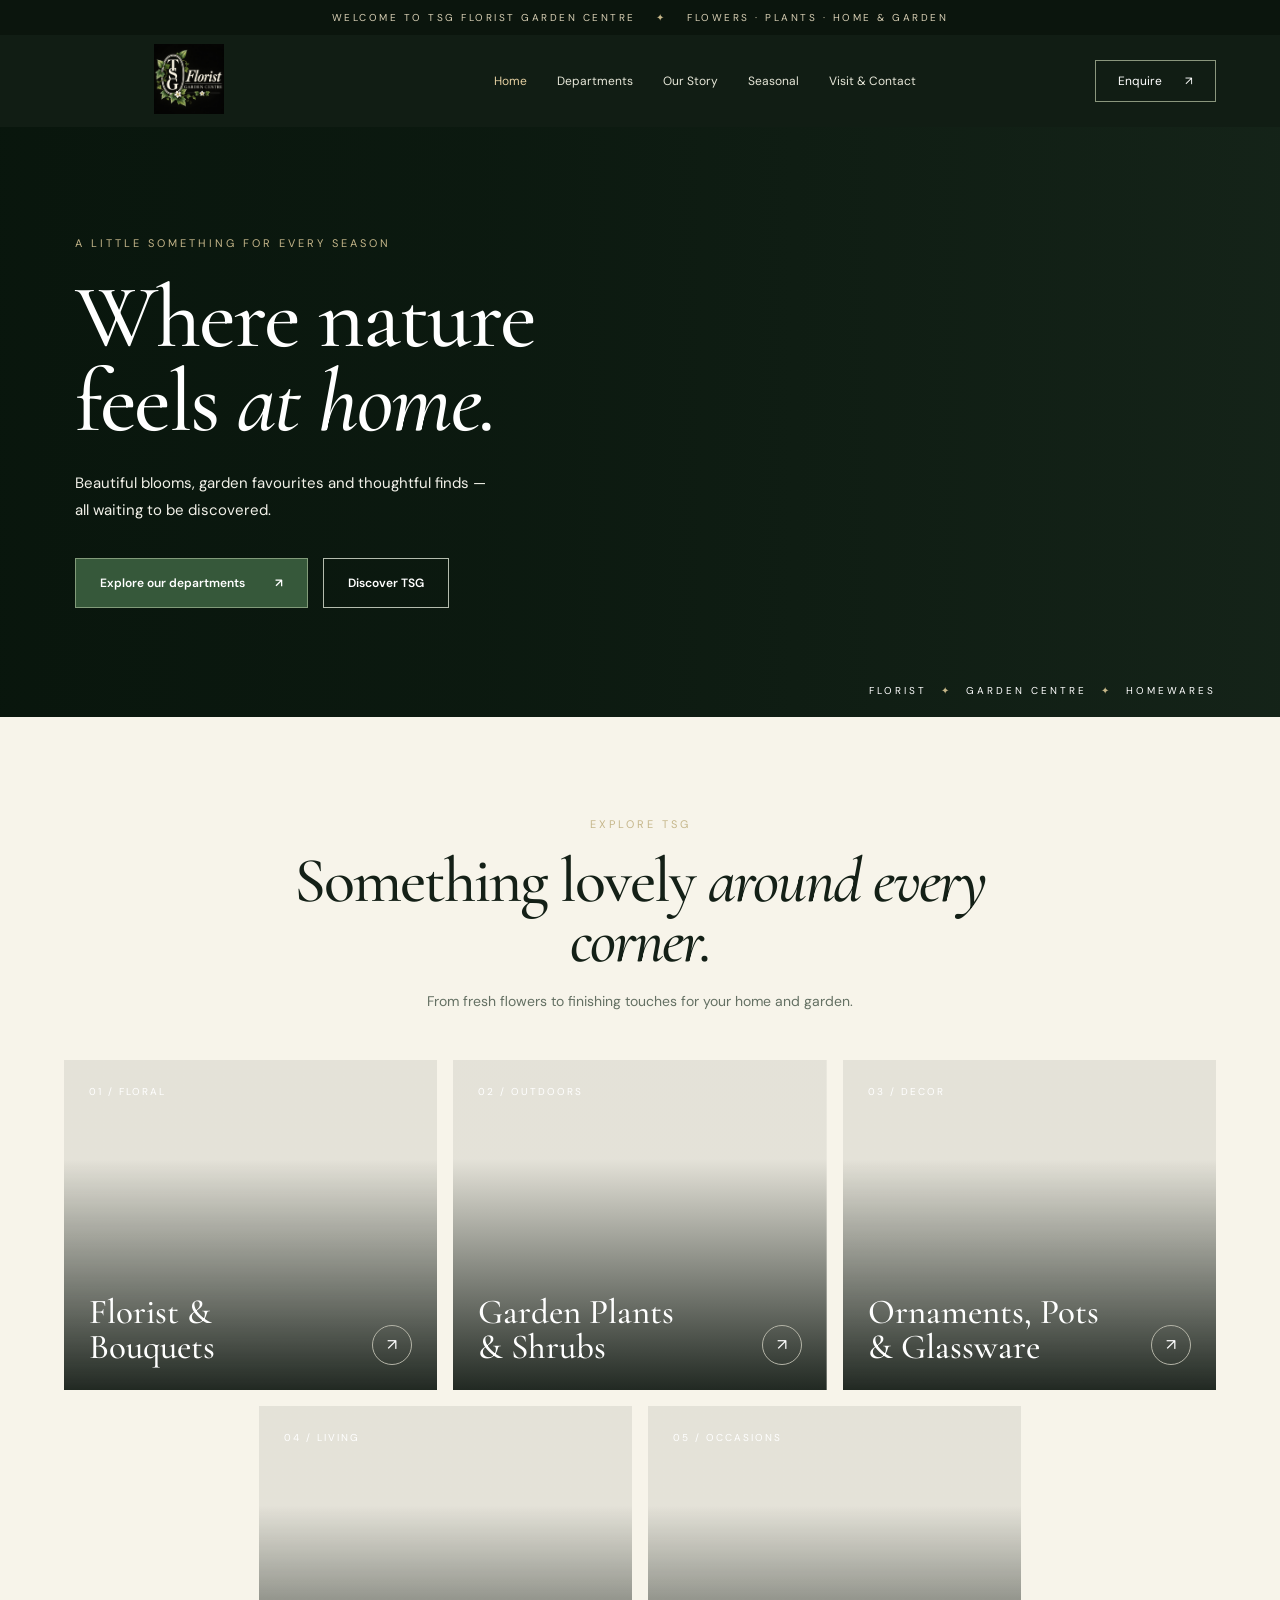
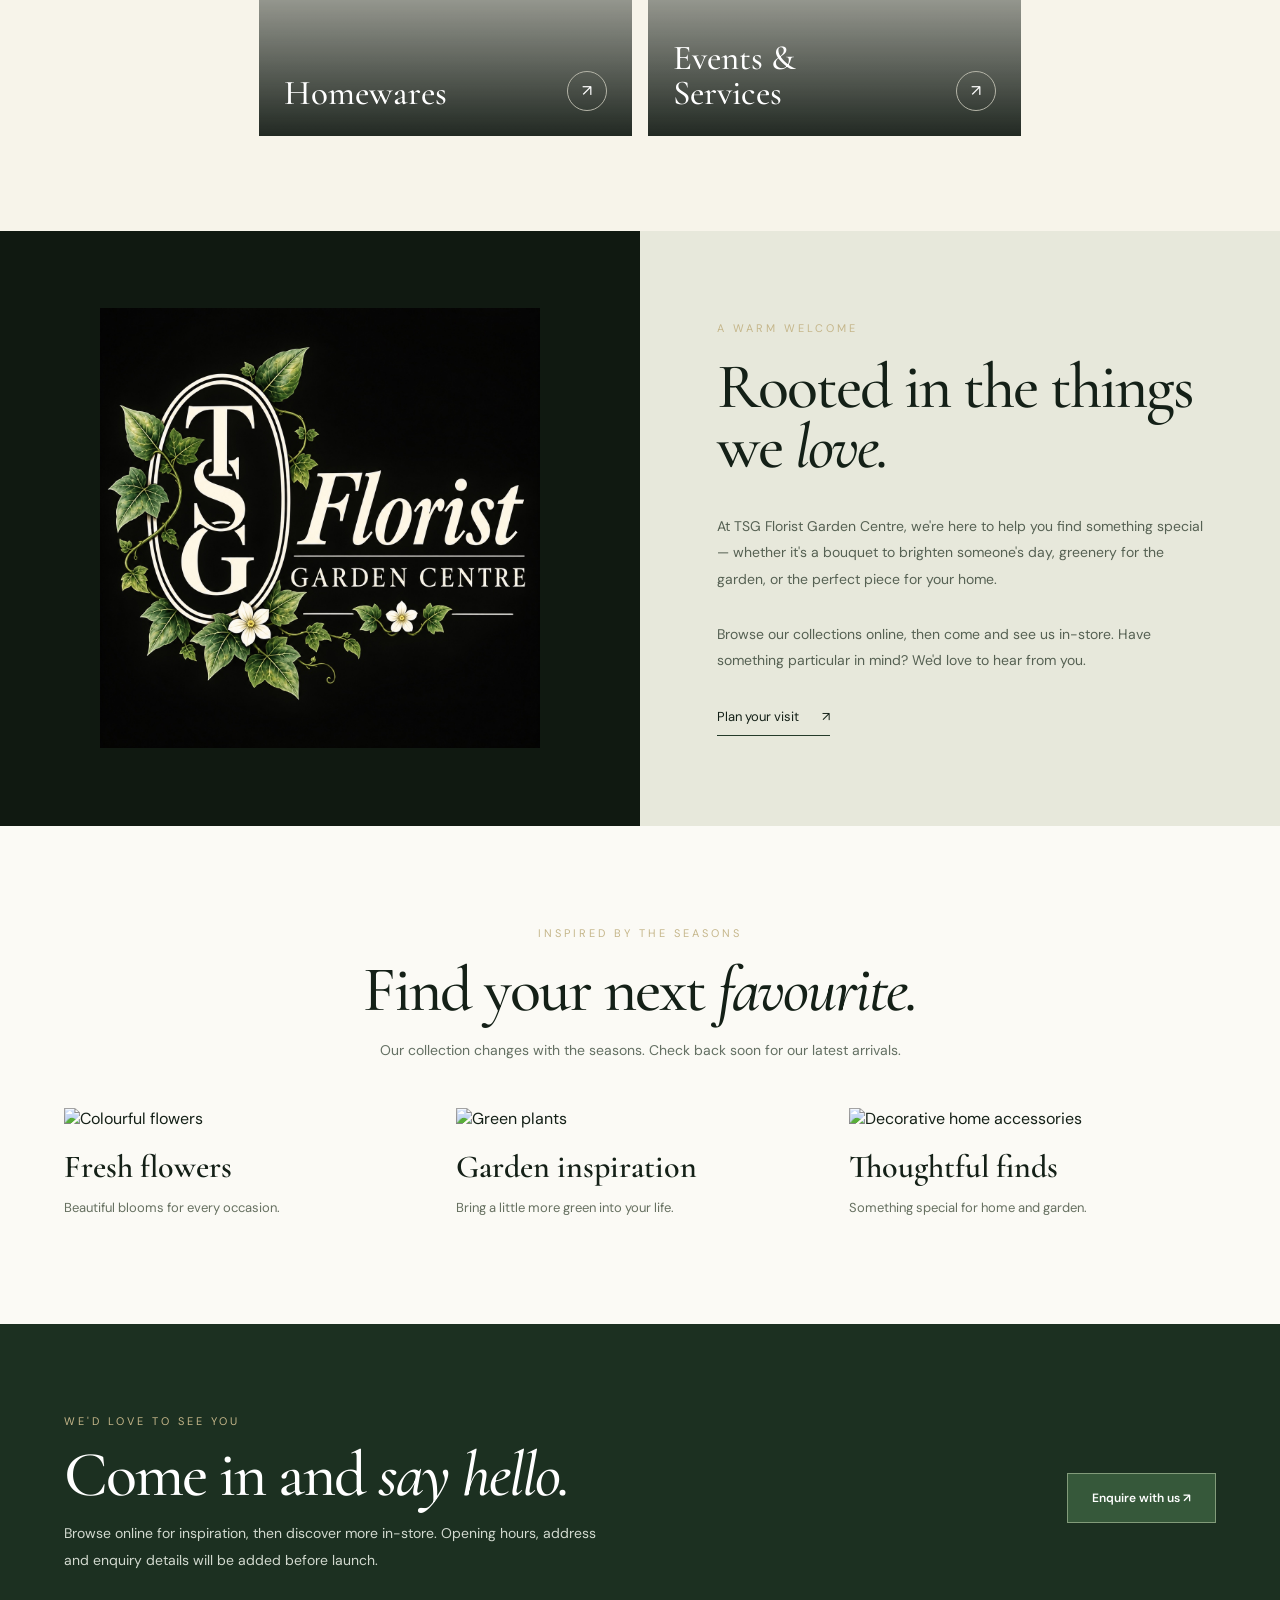
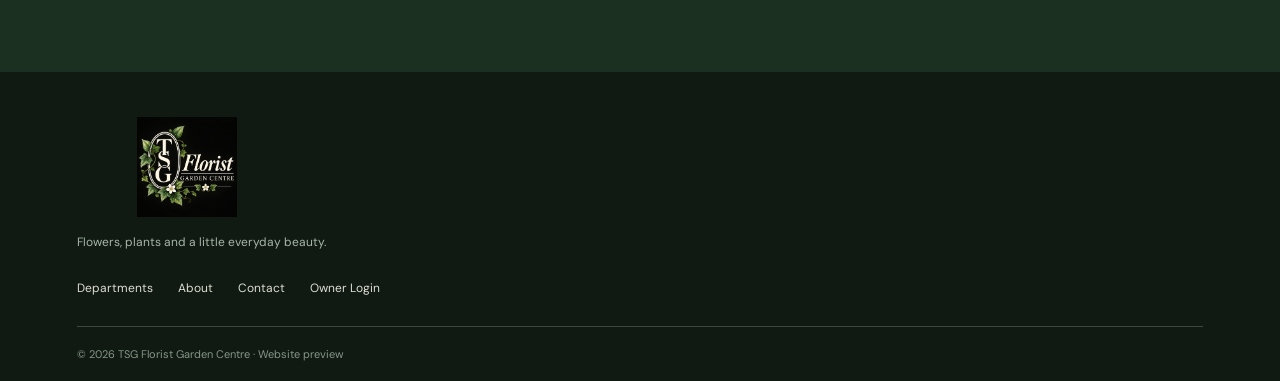
==== index.html @ f1512147 "Add files via upload" ====
<!doctype html><html lang="en"><head><meta charset="utf-8"><meta name="viewport" content="width=device-width,initial-scale=1"><meta name="theme-color" content="#101a12"><meta name="description" content="Explore flowers, plants, homewares and garden treasures at TSG Florist Garden Centre."><title>TSG Florist Garden Centre | Welcome</title><link rel="preconnect" href="https://fonts.googleapis.com"><link rel="preconnect" href="https://fonts.gstatic.com" crossorigin><link href="https://fonts.googleapis.com/css2?family=Cormorant+Garamond:ital,wght@0,400;0,500;0,600;1,500;1,600&family=DM+Sans:wght@400;500;600;700&display=swap" rel="stylesheet"><link rel="stylesheet" href="assets/css/style.css"><script src="assets/js/main.js" defer></script></head><body><div class="announcement">WELCOME TO TSG FLORIST GARDEN CENTRE <span>✦</span> FLOWERS · PLANTS · HOME & GARDEN</div><header class="header"><a href="index.html" class="brand" aria-label="TSG homepage"><img src="assets/images/logo.jpg" alt="TSG Florist Garden Centre logo"></a><button class="menu-toggle" aria-label="Open navigation" aria-expanded="false">☰</button><nav class="nav" aria-label="Main navigation"><a class="active" href="index.html">Home</a><a href="#departments">Departments</a><a href="#about">Our Story</a><a href="#seasonal">Seasonal</a><a href="#contact">Visit & Contact</a></nav><a class="header-cta" href="mailto:hello@example.com?subject=TSG%20enquiry" title="Contact details to be configured">Enquire <span>↗</span></a></header><main><section class="hero"><div class="hero-bg"></div><div class="hero-inner"><div class="eyebrow">A LITTLE SOMETHING FOR EVERY SEASON</div><h1>Where nature<br>feels <em>at home.</em></h1><p>Beautiful blooms, garden favourites and thoughtful finds — all waiting to be discovered.</p><div class="hero-actions"><a class="btn btn-primary" href="#departments">Explore our departments <span>↗</span></a><a class="btn btn-ghost" href="#about">Discover TSG</a></div></div><div class="hero-caption">FLORIST <span>✦</span> GARDEN CENTRE <span>✦</span> HOMEWARES</div></section><section id="departments" class="departments section"><div class="section-intro"><span class="kicker">EXPLORE TSG</span><h2>Something lovely <em>around every corner.</em></h2><p>From fresh flowers to finishing touches for your home and garden.</p></div><div class="category-grid"><a href="departments/florist.html" class="category-card" style="--card-image:url('https://images.unsplash.com/photo-1525310072745-f49212b5ac6d?auto=format&fit=crop&w=1000&q=85')"><span class="category-number">01 / FLORAL</span><span class="category-bottom"><strong>Florist &<br>Bouquets</strong><span class="circle-arrow">↗</span></span></a><a href="departments/garden.html" class="category-card" style="--card-image:url('https://images.unsplash.com/photo-1416879595882-3373a0480b5b?auto=format&fit=crop&w=1000&q=85')"><span class="category-number">02 / OUTDOORS</span><span class="category-bottom"><strong>Garden Plants<br>& Shrubs</strong><span class="circle-arrow">↗</span></span></a><a href="departments/ornaments.html" class="category-card" style="--card-image:url('https://images.unsplash.com/photo-1485955900006-10f4d324d411?auto=format&fit=crop&w=1000&q=85')"><span class="category-number">03 / DECOR</span><span class="category-bottom"><strong>Ornaments, Pots<br>& Glassware</strong><span class="circle-arrow">↗</span></span></a><a href="departments/homewares.html" class="category-card" style="--card-image:url('https://images.unsplash.com/photo-1600210492486-724fe5c67fb0?auto=format&fit=crop&w=1000&q=85')"><span class="category-number">04 / LIVING</span><span class="category-bottom"><strong>Homewares</strong><span class="circle-arrow">↗</span></span></a><a href="departments/events.html" class="category-card" style="--card-image:url('https://images.unsplash.com/photo-1519741497674-611481863552?auto=format&fit=crop&w=1000&q=85')"><span class="category-number">05 / OCCASIONS</span><span class="category-bottom"><strong>Events &<br>Services</strong><span class="circle-arrow">↗</span></span></a></div></section><section class="story" id="about"><div class="story-image"><img src="assets/images/logo.jpg" alt="TSG Florist Garden Centre branding" loading="lazy"></div><div class="story-content"><span class="kicker">A WARM WELCOME</span><h2>Rooted in the things<br>we <em>love.</em></h2><p>At TSG Florist Garden Centre, we're here to help you find something special — whether it's a bouquet to brighten someone's day, greenery for the garden, or the perfect piece for your home.</p><p>Browse our collections online, then come and see us in-store. Have something particular in mind? We'd love to hear from you.</p><a class="text-link" href="#contact">Plan your visit <span>↗</span></a></div></section><section class="seasonal section" id="seasonal"><div class="section-intro"><span class="kicker">INSPIRED BY THE SEASONS</span><h2>Find your next <em>favourite.</em></h2><p>Our collection changes with the seasons. Check back soon for our latest arrivals.</p></div><div class="feature-grid"><article class="feature"><img src="https://images.unsplash.com/photo-1561181286-d3fee7d55364?auto=format&fit=crop&w=900&q=85" alt="Colourful flowers" loading="lazy"><h3>Fresh flowers</h3><p>Beautiful blooms for every occasion.</p></article><article class="feature"><img src="https://images.unsplash.com/photo-1466692476868-aef1dfb1e735?auto=format&fit=crop&w=900&q=85" alt="Green plants" loading="lazy"><h3>Garden inspiration</h3><p>Bring a little more green into your life.</p></article><article class="feature"><img src="https://images.unsplash.com/photo-1490312278390-ab64016e0aa9?auto=format&fit=crop&w=900&q=85" alt="Decorative home accessories" loading="lazy"><h3>Thoughtful finds</h3><p>Something special for home and garden.</p></article></div></section><section class="contact" id="contact"><div><span class="kicker">WE'D LOVE TO SEE YOU</span><h2>Come in and <em>say hello.</em></h2><p>Browse online for inspiration, then discover more in-store. Opening hours, address and enquiry details will be added before launch.</p></div><a class="btn btn-primary" href="mailto:hello@example.com?subject=TSG%20enquiry">Enquire with us ↗</a></section></main><footer><div class="footer-brand"><img src="assets/images/logo.jpg" alt="TSG logo"><p>Flowers, plants and a little everyday beauty.</p></div><div class="footer-links"><a href="#departments">Departments</a><a href="#about">About</a><a href="#contact">Contact</a><a href="admin/index.html">Owner Login</a></div><div class="copyright">© <span id="year"></span> TSG Florist Garden Centre · Website preview</div></footer></body></html>
---- assets/css/style.css ----
:root{--ink:#142017;--green:#203c29;--cream:#f7f4ea;--gold:#c7b789}*{box-sizing:border-box}html{scroll-behavior:smooth}body{margin:0;background:var(--cream);color:var(--ink);font-family:'DM Sans',sans-serif}a{color:inherit;text-decoration:none}.announcement{background:#0b150d;color:#d8cfb4;text-align:center;font-size:10px;letter-spacing:2.5px;padding:11px}.announcement span{padding:0 15px;color:var(--gold)}.header{height:92px;background:#111d14;display:flex;align-items:center;justify-content:space-between;padding:10px 5%;gap:24px;color:white;position:relative;z-index:10}.brand img{width:250px;height:70px;object-fit:contain}.nav{display:flex;gap:30px;align-items:center}.nav a{font-size:12px;color:#e7e7d9;transition:.2s}.nav a:hover,.nav .active{color:#e4cfa1}.header-cta{border:1px solid #8a967d;padding:12px 22px;font-size:12px}.header-cta span{margin-left:20px}.menu-toggle{display:none}.hero{min-height:590px;position:relative;color:white;display:flex;align-items:center;overflow:hidden;background:#16251a}.hero-bg{position:absolute;inset:0;background:linear-gradient(90deg,rgba(8,21,12,.94),rgba(8,21,12,.75) 37%,rgba(8,21,12,.12)),url('https://images.unsplash.com/photo-1416879595882-3373a0480b5b?auto=format&fit=crop&w=2000&q=90') center 55%/cover}.hero-inner{position:relative;z-index:1;max-width:1200px;margin:auto;width:100%;padding:70px 35px}.eyebrow,.kicker{font-size:11px;letter-spacing:3px;color:#c5b68a}.hero h1,.section h2,.story h2,.contact h2{font-family:'Cormorant Garamond',serif;font-weight:500;line-height:.94;letter-spacing:-2px}.hero h1{font-size:clamp(64px,7vw,110px);margin:26px 0}.hero em,.section em,.story em,.contact em{font-weight:500}.hero p{max-width:420px;line-height:1.8;font-size:15px;color:#f2f1e9}.hero-actions{display:flex;gap:15px;flex-wrap:wrap;margin-top:34px}.btn{padding:16px 24px;font-size:12px;font-weight:600;display:inline-flex;align-items:center;gap:30px}.btn-primary{background:#36583a;color:#fff;border:1px solid #829b7a}.btn-ghost{border:1px solid #b4bcae;color:white}.hero-caption{position:absolute;bottom:20px;right:5%;font-size:10px;letter-spacing:3px;color:#fff}.hero-caption span{color:var(--gold);padding:0 8px}.section{padding:95px 5%}.section-intro{text-align:center;max-width:730px;margin:0 auto 45px}.section-intro h2{font-size:clamp(44px,5vw,69px);margin:18px 0}.section-intro p{color:#647063;font-size:14px;line-height:1.8}.category-grid{display:grid;grid-template-columns:repeat(6,1fr);gap:16px;max-width:1350px;margin:auto}.category-card{grid-column:span 2;height:330px;background-image:linear-gradient(0deg,rgba(4,13,7,.88),rgba(4,13,7,.08) 70%),var(--card-image);background-position:center;background-size:cover;display:flex;flex-direction:column;justify-content:space-between;color:white;padding:25px;transition:transform .25s}.category-card:hover{transform:translateY(-5px)}.category-card:nth-child(4){grid-column:2/span 2}.category-card:nth-child(5){grid-column:4/span 2}.category-number{font-size:10px;letter-spacing:2px}.category-bottom{display:flex;align-items:end;justify-content:space-between}.category-bottom strong{font-family:'Cormorant Garamond',serif;font-size:35px;line-height:1;font-weight:500}.circle-arrow{border:1px solid #b4b4a7;border-radius:50%;width:40px;height:40px;display:grid;place-items:center}.story{background:#e7e8db;display:grid;grid-template-columns:1fr 1fr;min-height:540px}.story-image{background:#101911;display:grid;place-items:center;overflow:hidden}.story-image img{width:70%;max-height:440px;object-fit:contain}.story-content{padding:90px 12%;display:flex;flex-direction:column;align-items:start;justify-content:center}.story h2,.contact h2{font-size:clamp(48px,5vw,76px);margin:22px 0}.story p,.contact p{font-size:14px;line-height:1.9;color:#566153}.text-link{margin-top:20px;border-bottom:1px solid #253b2a;padding-bottom:10px;font-size:13px}.text-link span{padding-left:20px}.seasonal{background:#fbfaf5}.feature-grid{display:grid;grid-template-columns:repeat(3,1fr);gap:25px;max-width:1200px;margin:auto}.feature img{width:100%;height:290px;object-fit:cover}.feature h3{font-family:'Cormorant Garamond',serif;font-size:32px;margin:18px 0 3px;font-weight:600}.feature p{color:#667060;font-size:13px}.contact{background:#1c3021;color:white;padding:85px max(5%,calc((100% - 1200px)/2));display:flex;align-items:center;justify-content:space-between;gap:30px}.contact p{color:#d2d9cf;max-width:540px}.contact h2{margin:15px 0}footer{background:#101a13;color:#deded3;padding:45px 6% 20px}.footer-brand img{width:220px;max-height:100px;object-fit:contain}.footer-brand p{font-size:12px;color:#a9b5a8}.footer-links{display:flex;gap:25px;flex-wrap:wrap;font-size:12px;margin:30px 0}.copyright{border-top:1px solid #3b493d;padding-top:20px;color:#879587;font-size:11px}@media(max-width:900px){.nav{gap:13px}.brand img{width:190px}.header-cta{display:none}.category-card{grid-column:span 3}.category-card:nth-child(4),.category-card:nth-child(5){grid-column:span 3}.story-content{padding:60px 8%}}@media(max-width:650px){.announcement{font-size:8px;letter-spacing:1px}.header{height:80px;padding:8px 18px}.brand img{width:180px;height:60px}.menu-toggle{display:block;background:none;color:white;border:1px solid #5b6a5b;font-size:23px;padding:5px 12px}.nav{display:none;position:absolute;top:80px;left:0;right:0;background:#111d14;padding:25px;flex-direction:column;align-items:start}.nav.open{display:flex}.hero{min-height:540px}.hero-inner{padding:55px 25px}.hero h1{font-size:65px}.hero-caption{display:none}.section{padding:65px 20px}.category-grid{grid-template-columns:1fr}.category-card,.category-card:nth-child(4),.category-card:nth-child(5){grid-column:1;height:265px}.story{grid-template-columns:1fr}.story-image{min-height:300px}.story-image img{max-height:270px}.story-content{padding:65px 25px}.feature-grid{grid-template-columns:1fr}.feature img{height:260px}.contact{padding:65px 25px;display:block}.contact .btn{margin-top:20px}}
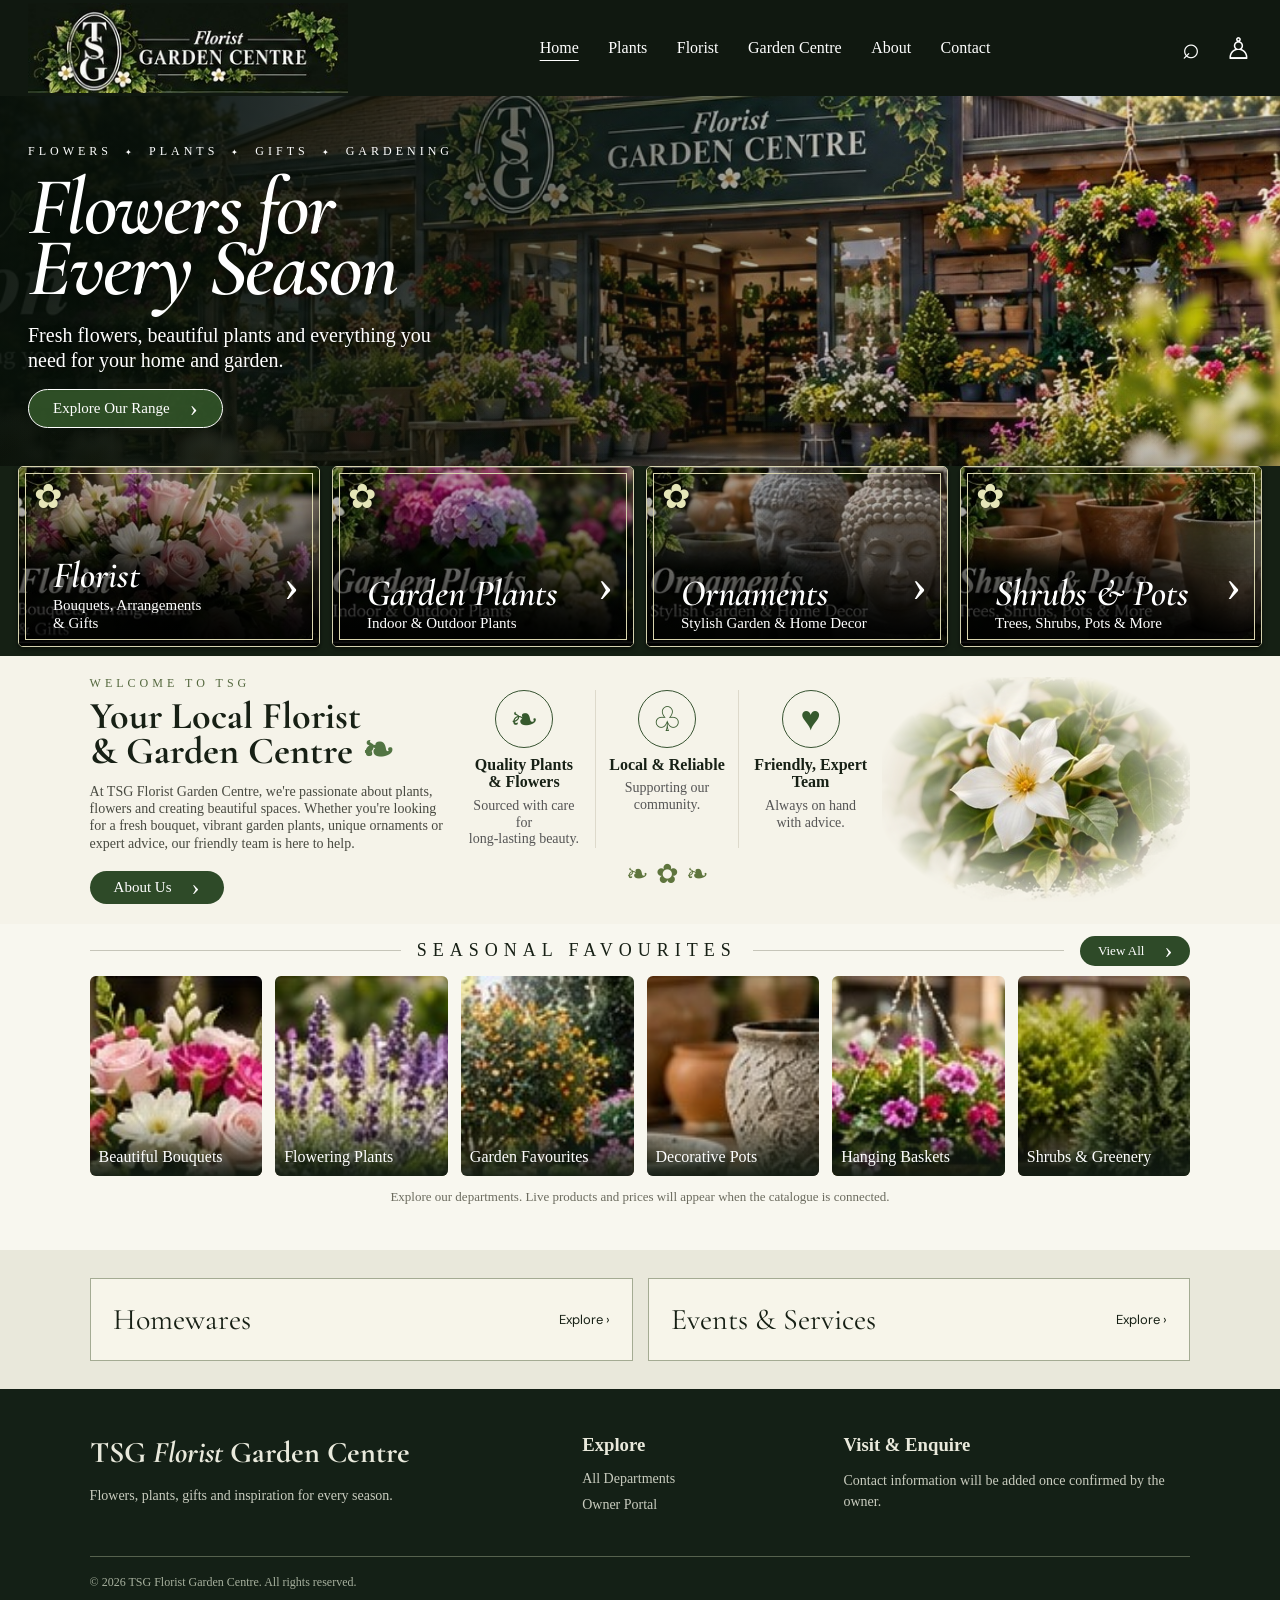
==== commit 88567c96: "Add files via upload" ====
--- a/index.html
+++ b/index.html
@@ -1 +1,34 @@
-<!doctype html><html lang="en"><head><meta charset="utf-8"><meta name="viewport" content="width=device-width,initial-scale=1"><meta name="theme-color" content="#101a12"><meta name="description" content="Explore flowers, plants, homewares and garden treasures at TSG Florist Garden Centre."><title>TSG Florist Garden Centre | Welcome</title><link rel="preconnect" href="https://fonts.googleapis.com"><link rel="preconnect" href="https://fonts.gstatic.com" crossorigin><link href="https://fonts.googleapis.com/css2?family=Cormorant+Garamond:ital,wght@0,400;0,500;0,600;1,500;1,600&family=DM+Sans:wght@400;500;600;700&display=swap" rel="stylesheet"><link rel="stylesheet" href="assets/css/style.css"><script src="assets/js/main.js" defer></script></head><body><div class="announcement">WELCOME TO TSG FLORIST GARDEN CENTRE <span>✦</span> FLOWERS · PLANTS · HOME & GARDEN</div><header class="header"><a href="index.html" class="brand" aria-label="TSG homepage"><img src="assets/images/logo.jpg" alt="TSG Florist Garden Centre logo"></a><button class="menu-toggle" aria-label="Open navigation" aria-expanded="false">☰</button><nav class="nav" aria-label="Main navigation"><a class="active" href="index.html">Home</a><a href="#departments">Departments</a><a href="#about">Our Story</a><a href="#seasonal">Seasonal</a><a href="#contact">Visit & Contact</a></nav><a class="header-cta" href="mailto:hello@example.com?subject=TSG%20enquiry" title="Contact details to be configured">Enquire <span>↗</span></a></header><main><section class="hero"><div class="hero-bg"></div><div class="hero-inner"><div class="eyebrow">A LITTLE SOMETHING FOR EVERY SEASON</div><h1>Where nature<br>feels <em>at home.</em></h1><p>Beautiful blooms, garden favourites and thoughtful finds — all waiting to be discovered.</p><div class="hero-actions"><a class="btn btn-primary" href="#departments">Explore our departments <span>↗</span></a><a class="btn btn-ghost" href="#about">Discover TSG</a></div></div><div class="hero-caption">FLORIST <span>✦</span> GARDEN CENTRE <span>✦</span> HOMEWARES</div></section><section id="departments" class="departments section"><div class="section-intro"><span class="kicker">EXPLORE TSG</span><h2>Something lovely <em>around every corner.</em></h2><p>From fresh flowers to finishing touches for your home and garden.</p></div><div class="category-grid"><a href="departments/florist.html" class="category-card" style="--card-image:url('https://images.unsplash.com/photo-1525310072745-f49212b5ac6d?auto=format&fit=crop&w=1000&q=85')"><span class="category-number">01 / FLORAL</span><span class="category-bottom"><strong>Florist &<br>Bouquets</strong><span class="circle-arrow">↗</span></span></a><a href="departments/garden.html" class="category-card" style="--card-image:url('https://images.unsplash.com/photo-1416879595882-3373a0480b5b?auto=format&fit=crop&w=1000&q=85')"><span class="category-number">02 / OUTDOORS</span><span class="category-bottom"><strong>Garden Plants<br>& Shrubs</strong><span class="circle-arrow">↗</span></span></a><a href="departments/ornaments.html" class="category-card" style="--card-image:url('https://images.unsplash.com/photo-1485955900006-10f4d324d411?auto=format&fit=crop&w=1000&q=85')"><span class="category-number">03 / DECOR</span><span class="category-bottom"><strong>Ornaments, Pots<br>& Glassware</strong><span class="circle-arrow">↗</span></span></a><a href="departments/homewares.html" class="category-card" style="--card-image:url('https://images.unsplash.com/photo-1600210492486-724fe5c67fb0?auto=format&fit=crop&w=1000&q=85')"><span class="category-number">04 / LIVING</span><span class="category-bottom"><strong>Homewares</strong><span class="circle-arrow">↗</span></span></a><a href="departments/events.html" class="category-card" style="--card-image:url('https://images.unsplash.com/photo-1519741497674-611481863552?auto=format&fit=crop&w=1000&q=85')"><span class="category-number">05 / OCCASIONS</span><span class="category-bottom"><strong>Events &<br>Services</strong><span class="circle-arrow">↗</span></span></a></div></section><section class="story" id="about"><div class="story-image"><img src="assets/images/logo.jpg" alt="TSG Florist Garden Centre branding" loading="lazy"></div><div class="story-content"><span class="kicker">A WARM WELCOME</span><h2>Rooted in the things<br>we <em>love.</em></h2><p>At TSG Florist Garden Centre, we're here to help you find something special — whether it's a bouquet to brighten someone's day, greenery for the garden, or the perfect piece for your home.</p><p>Browse our collections online, then come and see us in-store. Have something particular in mind? We'd love to hear from you.</p><a class="text-link" href="#contact">Plan your visit <span>↗</span></a></div></section><section class="seasonal section" id="seasonal"><div class="section-intro"><span class="kicker">INSPIRED BY THE SEASONS</span><h2>Find your next <em>favourite.</em></h2><p>Our collection changes with the seasons. Check back soon for our latest arrivals.</p></div><div class="feature-grid"><article class="feature"><img src="https://images.unsplash.com/photo-1561181286-d3fee7d55364?auto=format&fit=crop&w=900&q=85" alt="Colourful flowers" loading="lazy"><h3>Fresh flowers</h3><p>Beautiful blooms for every occasion.</p></article><article class="feature"><img src="https://images.unsplash.com/photo-1466692476868-aef1dfb1e735?auto=format&fit=crop&w=900&q=85" alt="Green plants" loading="lazy"><h3>Garden inspiration</h3><p>Bring a little more green into your life.</p></article><article class="feature"><img src="https://images.unsplash.com/photo-1490312278390-ab64016e0aa9?auto=format&fit=crop&w=900&q=85" alt="Decorative home accessories" loading="lazy"><h3>Thoughtful finds</h3><p>Something special for home and garden.</p></article></div></section><section class="contact" id="contact"><div><span class="kicker">WE'D LOVE TO SEE YOU</span><h2>Come in and <em>say hello.</em></h2><p>Browse online for inspiration, then discover more in-store. Opening hours, address and enquiry details will be added before launch.</p></div><a class="btn btn-primary" href="mailto:hello@example.com?subject=TSG%20enquiry">Enquire with us ↗</a></section></main><footer><div class="footer-brand"><img src="assets/images/logo.jpg" alt="TSG logo"><p>Flowers, plants and a little everyday beauty.</p></div><div class="footer-links"><a href="#departments">Departments</a><a href="#about">About</a><a href="#contact">Contact</a><a href="admin/index.html">Owner Login</a></div><div class="copyright">© <span id="year"></span> TSG Florist Garden Centre · Website preview</div></footer></body></html>+<!doctype html>
+<html lang="en"><head><meta charset="utf-8"><meta name="viewport" content="width=device-width,initial-scale=1">
+<meta name="theme-color" content="#101a11"><meta name="description" content="Discover flowers, garden plants, gifts and more at TSG Florist Garden Centre.">
+<title>TSG Florist Garden Centre | Flowers for Every Season</title><link rel="stylesheet" href="assets/css/styles.css"></head>
+<body>
+<header class="site-header"><div class="header-inner">
+<a class="brand" href="index.html" aria-label="TSG Florist Garden Centre home"><img src="assets/images/brand.jpg" alt="TSG Florist Garden Centre"></a>
+<button class="menu-toggle" aria-label="Toggle menu" aria-expanded="false">☰</button>
+<nav class="main-nav" aria-label="Main navigation"><a class="active" href="index.html">Home</a><a href="catalogue.html?category=plants">Plants</a><a href="catalogue.html?category=florist">Florist</a><a href="catalogue.html?category=garden">Garden Centre</a><a href="#about">About</a><a href="#contact">Contact</a></nav>
+<div class="header-actions"><a href="catalogue.html" aria-label="Browse catalogue" title="Browse catalogue">⌕</a><a href="admin/index.html" aria-label="Owner login" title="Owner login">♙</a></div>
+</div></header>
+<main>
+<section class="hero" aria-label="Welcome to TSG Florist Garden Centre"><div class="hero-image"></div><div class="hero-shade"></div>
+<div class="hero-content"><p class="eyebrow light">FLOWERS <span>✦</span> PLANTS <span>✦</span> GIFTS <span>✦</span> GARDENING</p><h1>Flowers for<br><em>Every Season</em></h1><p>Fresh flowers, beautiful plants and everything you need for your home and garden.</p><a class="pill pill-outline" href="#departments">Explore Our Range <span>›</span></a></div>
+<div class="hero-bottom-fade"></div></section>
+<section id="departments" class="departments" aria-label="Shop by department">
+<a class="department-card" href="catalogue.html?category=florist" style="--card-image:url('../images/florist.jpg')"><img src="assets/images/florist.jpg" alt="A colourful bouquet of fresh flowers"><span class="floral-corner">✿</span><span class="department-copy"><strong>Florist</strong><small>Bouquets, Arrangements<br>&amp; Gifts</small></span><span class="card-arrow">›</span></a>
+<a class="department-card" href="catalogue.html?category=plants"><img src="assets/images/plants.jpg" alt="Pink flowering garden plants"><span class="floral-corner">✿</span><span class="department-copy"><strong>Garden Plants</strong><small>Indoor &amp; Outdoor Plants</small></span><span class="card-arrow">›</span></a>
+<a class="department-card" href="catalogue.html?category=ornaments"><img src="assets/images/ornaments.jpg" alt="Decorative garden ornaments"><span class="floral-corner">✿</span><span class="department-copy"><strong>Ornaments</strong><small>Stylish Garden &amp; Home Decor</small></span><span class="card-arrow">›</span></a>
+<a class="department-card" href="catalogue.html?category=garden"><img src="assets/images/pots.jpg" alt="Potted plants and terracotta pots"><span class="floral-corner">✿</span><span class="department-copy"><strong>Shrubs &amp; Pots</strong><small>Trees, Shrubs, Pots &amp; More</small></span><span class="card-arrow">›</span></a>
+</section>
+<section id="about" class="welcome"><div class="welcome-copy"><p class="eyebrow">WELCOME TO TSG</p><h2>Your Local Florist<br>&amp; Garden Centre <span class="leaf">❧</span></h2><p>At TSG Florist Garden Centre, we're passionate about plants, flowers and creating beautiful spaces. Whether you're looking for a fresh bouquet, vibrant garden plants, unique ornaments or expert advice, our friendly team is here to help.</p><a class="pill pill-solid" href="#contact">About Us <span>›</span></a></div>
+<div class="features"><div class="feature"><span class="feature-icon">❧</span><h3>Quality Plants<br>&amp; Flowers</h3><p>Sourced with care for<br>long-lasting beauty.</p></div><div class="feature"><span class="feature-icon">♧</span><h3>Local &amp; Reliable</h3><p>Supporting our<br>community.</p></div><div class="feature"><span class="feature-icon">♥</span><h3>Friendly, Expert Team</h3><p>Always on hand<br>with advice.</p></div><div class="flourish">❧ ✿ ❧</div></div><img class="welcome-flower" src="assets/images/flowers-detail.jpg" alt="White flowers and greenery"></section>
+<section class="seasonal"><div class="section-heading"><span class="rule"></span><h2>SEASONAL FAVOURITES</h2><span class="rule"></span><a class="pill pill-solid small" href="catalogue.html">View All <span>›</span></a></div><div class="season-grid">
+<a href="catalogue.html?category=florist"><img src="assets/images/season-bouquets.jpg" alt="Mixed floral bouquets"><span>Beautiful Bouquets</span></a>
+<a href="catalogue.html?category=plants"><img src="assets/images/season-lavender.jpg" alt="Purple flowering plants"><span>Flowering Plants</span></a>
+<a href="catalogue.html?category=garden"><img src="assets/images/season-trees.jpg" alt="Garden trees"><span>Garden Favourites</span></a>
+<a href="catalogue.html?category=ornaments"><img src="assets/images/season-pots.jpg" alt="Decorative pots"><span>Decorative Pots</span></a>
+<a href="catalogue.html?category=plants"><img src="assets/images/season-baskets.jpg" alt="Hanging baskets"><span>Hanging Baskets</span></a>
+<a href="catalogue.html?category=garden"><img src="assets/images/season-shrubs.jpg" alt="Green shrubs"><span>Shrubs &amp; Greenery</span></a>
+</div><p class="season-note">Explore our departments. Live products and prices will appear when the catalogue is connected.</p></section>
+<section class="extra-departments"><a href="catalogue.html?category=homewares">Homewares <span>Explore ›</span></a><a href="catalogue.html?category=events">Events &amp; Services <span>Explore ›</span></a></section>
+</main><footer id="contact"><div><h2>TSG <em>Florist</em> Garden Centre</h2><p>Flowers, plants, gifts and inspiration for every season.</p></div><div><h3>Explore</h3><a href="catalogue.html">All Departments</a><a href="admin/index.html">Owner Portal</a></div><div><h3>Visit &amp; Enquire</h3><p>Contact information will be added once confirmed by the owner.</p></div><div class="copyright">© <span id="year"></span> TSG Florist Garden Centre. All rights reserved.</div></footer>
+<script src="assets/js/main.js"></script></body></html>
--- a/assets/css/styles.css
+++ b/assets/css/styles.css
@@ -0,0 +1,3 @@
+@import url('https://fonts.googleapis.com/css2?family=Cormorant+Garamond:ital,wght@0,400;0,500;0,600;0,700;1,500;1,600&family=DM+Sans:wght@400;500;600&display=swap');
+:root{--forest:#111c13;--green:#2c4b27;--cream:#f5f2e8;--ink:#172015;--gold:#b3a26a}*{box-sizing:border-box}html{scroll-behavior:smooth}body{margin:0;color:var(--ink);background:var(--cream);font-family:Georgia,serif}a{color:inherit;text-decoration:none}button{font:inherit}.site-header{height:96px;background:#101810;color:#fff;position:relative;z-index:10}.header-inner{height:100%;max-width:1440px;margin:auto;display:flex;align-items:center;gap:clamp(20px,5vw,85px);padding:0 28px}.brand{flex:0 0 clamp(220px,25vw,345px);height:93px;display:flex;align-items:center}.brand img{width:100%;max-height:94px;object-fit:contain}.main-nav{display:flex;align-items:center;justify-content:center;gap:clamp(16px,2.3vw,40px);flex:1;white-space:nowrap}.main-nav a{font-size:16px;padding:10px 0}.main-nav a:hover,.main-nav .active{text-decoration:underline;text-underline-offset:7px}.header-actions{display:flex;gap:25px;font-size:30px;align-items:center}.menu-toggle{display:none}.hero{height:370px;position:relative;isolation:isolate;background:#283923;overflow:hidden}.hero-image{position:absolute;inset:0;background-image:url('../images/hero-garden.jpg');background-size:cover;background-position:center 45%;z-index:-3}.hero-shade{position:absolute;inset:0;background:linear-gradient(90deg,rgba(7,16,9,.93) 0%,rgba(7,16,9,.78) 28%,rgba(7,16,9,.19) 67%,rgba(7,16,9,.05));z-index:-2}.hero-bottom-fade{position:absolute;bottom:0;left:0;right:0;height:60px;background:linear-gradient(transparent,rgba(6,12,5,.25));z-index:-1}.hero-content{max-width:1280px;margin:auto;padding:48px 28px;color:white}.eyebrow{font-size:12px;letter-spacing:4px;color:#53673d;margin:0 0 8px}.eyebrow.light{color:#fff}.eyebrow span{font-size:8px;margin:0 6px}.hero h1{font-family:'Cormorant Garamond',Georgia,serif;font-size:clamp(62px,6.4vw,98px);line-height:.75;letter-spacing:-2px;margin:18px 0 23px;font-weight:600;font-style:italic;text-shadow:0 2px 14px #0008}.hero h1 em{font-weight:600}.hero-content>p:not(.eyebrow){font-size:20px;line-height:1.25;max-width:445px;margin:0 0 16px;text-shadow:0 2px 8px #000}.pill{display:inline-flex;align-items:center;justify-content:space-between;gap:20px;border-radius:30px;padding:10px 24px;font-size:15px;transition:transform .2s,background .2s}.pill:hover{transform:translateY(-2px)}.pill span{font-size:24px;line-height:15px}.pill-outline{color:white;border:1px solid white;background:#34582bdb}.pill-solid{color:#fff;background:#2e4a28}.departments{background:#152014;display:grid;grid-template-columns:repeat(4,minmax(0,1fr));gap:12px;padding:0 18px 9px;position:relative}.department-card{height:181px;position:relative;overflow:hidden;border:1px solid #d4d1ae;border-radius:5px;color:#fff;box-shadow:inset 0 0 0 5px #142013,0 2px 5px #0008}.department-card:before{content:'';position:absolute;inset:6px;border:1px solid #d9d5ae;z-index:2;pointer-events:none}.department-card img{width:100%;height:100%;object-fit:cover;filter:brightness(.72);transition:transform .3s}.department-card:hover img{transform:scale(1.07)}.department-card:after{content:'';position:absolute;inset:0;background:linear-gradient(0deg,rgba(0,0,0,.9),transparent 80%)}.floral-corner{position:absolute;top:9px;left:15px;font-size:34px;color:#e5e5b8;z-index:3;text-shadow:0 2px 8px #000}.department-copy{position:absolute;bottom:14px;left:34px;z-index:3}.department-copy strong{display:block;font-family:'Cormorant Garamond',Georgia,serif;font-style:italic;font-size:37px;font-weight:600;line-height:1}.department-copy small{font-size:15px;line-height:1.2;display:block;margin-top:2px}.card-arrow{position:absolute;right:20px;bottom:34px;font-size:46px;z-index:3;font-weight:100}.welcome{background:#f5f3e9;min-height:245px;display:grid;grid-template-columns:33% 39% 28%;align-items:center;gap:0;padding:20px max(35px,7vw);position:relative;overflow:hidden}.welcome-copy{position:relative;z-index:1}.welcome h2{font-family:'Cormorant Garamond',Georgia,serif;font-size:38px;line-height:.92;margin:6px 0 12px;font-weight:700}.welcome h2 .leaf{color:#527443}.welcome-copy>p:not(.eyebrow){font-size:14px;line-height:1.23;color:#484a41;max-width:400px}.welcome .pill{padding:8px 24px;margin-top:5px}.features{display:grid;grid-template-columns:repeat(3,1fr);text-align:center;position:relative;z-index:1}.feature{padding:0 12px;border-right:1px solid #ddd9cb}.feature:nth-child(3){border:0}.feature-icon{display:grid;place-items:center;border:1px solid #375331;border-radius:50%;width:58px;height:58px;font-size:34px;color:#36592d;margin:0 auto 8px}.feature h3{font-size:16px;line-height:1.1;margin:0 0 7px}.feature p{font-size:14px;line-height:1.2;color:#555;margin:0}.flourish{grid-column:1/-1;color:#5e743d;font-size:27px;margin-top:10px}.welcome-flower{height:225px;width:100%;object-fit:cover;mask-image:radial-gradient(ellipse at center,#000 30%,transparent 75%)}.seasonal{padding:12px max(35px,7vw) 32px;background:#f8f7ef}.section-heading{display:flex;align-items:center;gap:16px;margin-bottom:10px}.section-heading h2{font-size:18px;letter-spacing:6px;font-weight:400;white-space:nowrap;margin:0}.rule{height:1px;background:#c6c5b9;flex:1}.pill.small{padding:7px 18px;font-size:13px;white-space:nowrap}.season-grid{display:grid;grid-template-columns:repeat(6,1fr);gap:13px}.season-grid a{border-radius:6px;overflow:hidden;background:#263b22;position:relative;height:200px}.season-grid img{width:100%;height:100%;object-fit:cover;transition:transform .2s}.season-grid a:hover img{transform:scale(1.05)}.season-grid span{position:absolute;bottom:0;left:0;right:0;color:#fff;padding:30px 9px 10px;background:linear-gradient(transparent,#111b12ee);font-size:16px}.season-note{text-align:center;color:#6b6b5e;font-size:13px}.extra-departments{display:grid;grid-template-columns:1fr 1fr;gap:15px;padding:28px max(35px,7vw);background:#e9e8db}.extra-departments a{border:1px solid #a4ab93;padding:22px;font-family:'Cormorant Garamond',Georgia,serif;font-size:30px;background:#f7f5ea}.extra-departments span{float:right;font:13px 'DM Sans',sans-serif;margin-top:10px}footer{background:#142016;color:#e9e9dc;padding:45px max(35px,7vw) 20px;display:grid;grid-template-columns:2fr 1fr 1.5fr;gap:30px}footer h2{font-family:'Cormorant Garamond',serif;font-size:30px;margin:0}footer h3{margin:0 0 12px}footer p,footer a{color:#c9ccbf;font-size:14px;line-height:1.5}footer a{display:block;margin:5px 0}.copyright{grid-column:1/-1;border-top:1px solid #56624e;padding-top:18px;font-size:12px;color:#a7b09e}.subhero{padding:75px 8vw;text-align:center;background:linear-gradient(90deg,#172b19d9,#172b19c7),url('../images/hero-garden.jpg') center/cover;color:white}.subhero h1{font:italic 600 70px 'Cormorant Garamond',Georgia,serif;margin:0}.subhero p{font-size:17px}.catalogue-content{max-width:1100px;margin:50px auto;padding:0 25px;min-height:250px;text-align:center}.catalogue-content h2{font:600 38px 'Cormorant Garamond',serif}.catalogue-content p{line-height:1.6}.category-nav{display:flex;gap:10px;justify-content:center;flex-wrap:wrap}.category-nav a{border:1px solid #56714e;border-radius:22px;padding:9px 15px;font-size:14px}.category-nav a:hover{background:#34532d;color:white}
+@media(max-width:1100px){.header-inner{gap:20px}.brand{flex-basis:245px}.main-nav{gap:16px}.main-nav a{font-size:14px}.welcome{grid-template-columns:42% 58%;padding:25px 5vw}.welcome-flower{display:none}.department-copy{left:22px}.department-copy strong{font-size:31px}.department-copy small{font-size:13px}.season-grid{grid-template-columns:repeat(3,1fr)}}@media(max-width:760px){.site-header{height:76px}.header-inner{padding:0 15px;justify-content:space-between}.brand{flex-basis:235px;height:74px}.brand img{max-height:73px}.menu-toggle{display:block;border:1px solid #63735b;background:transparent;color:white;border-radius:5px;padding:6px 11px;font-size:22px;order:3}.header-actions{gap:12px;font-size:25px;margin-left:auto}.main-nav{display:none;position:absolute;top:76px;left:0;right:0;background:#101810;flex-direction:column;align-items:stretch;gap:0;padding:12px 25px 22px;box-shadow:0 8px 15px #0007}.main-nav.open{display:flex}.main-nav a{padding:12px;border-bottom:1px solid #ffffff20;font-size:17px}.hero{height:440px}.hero-image{background-position:60% center}.hero-shade{background:linear-gradient(90deg,#071009e8,#07100988 75%,#07100955)}.hero-content{padding:70px 23px}.hero h1{font-size:69px;line-height:.85}.hero-content>p:not(.eyebrow){font-size:18px;max-width:350px}.eyebrow{letter-spacing:2px;font-size:10px}.departments{grid-template-columns:repeat(2,1fr);padding:10px;gap:10px}.department-card{height:180px}.welcome{display:block;padding:35px 24px}.welcome h2{font-size:39px}.features{margin-top:30px}.seasonal{padding:25px 15px}.section-heading{gap:8px}.section-heading h2{font-size:12px;letter-spacing:2px}.season-grid{grid-template-columns:repeat(2,1fr)}.extra-departments{padding:20px;grid-template-columns:1fr}footer{grid-template-columns:1fr 1fr;padding:35px 24px}footer>div:first-child{grid-column:1/-1}}@media(max-width:440px){.brand{flex-basis:190px}.header-actions{gap:8px;font-size:22px}.department-copy{left:15px;bottom:15px}.department-copy strong{font-size:27px}.department-copy small{font-size:12px}.card-arrow{right:13px;bottom:38px}.feature{padding:0 5px}.feature h3{font-size:13px}.feature p{font-size:12px}.feature-icon{width:48px;height:48px}.season-grid a{height:160px}.subhero h1{font-size:52px}}
